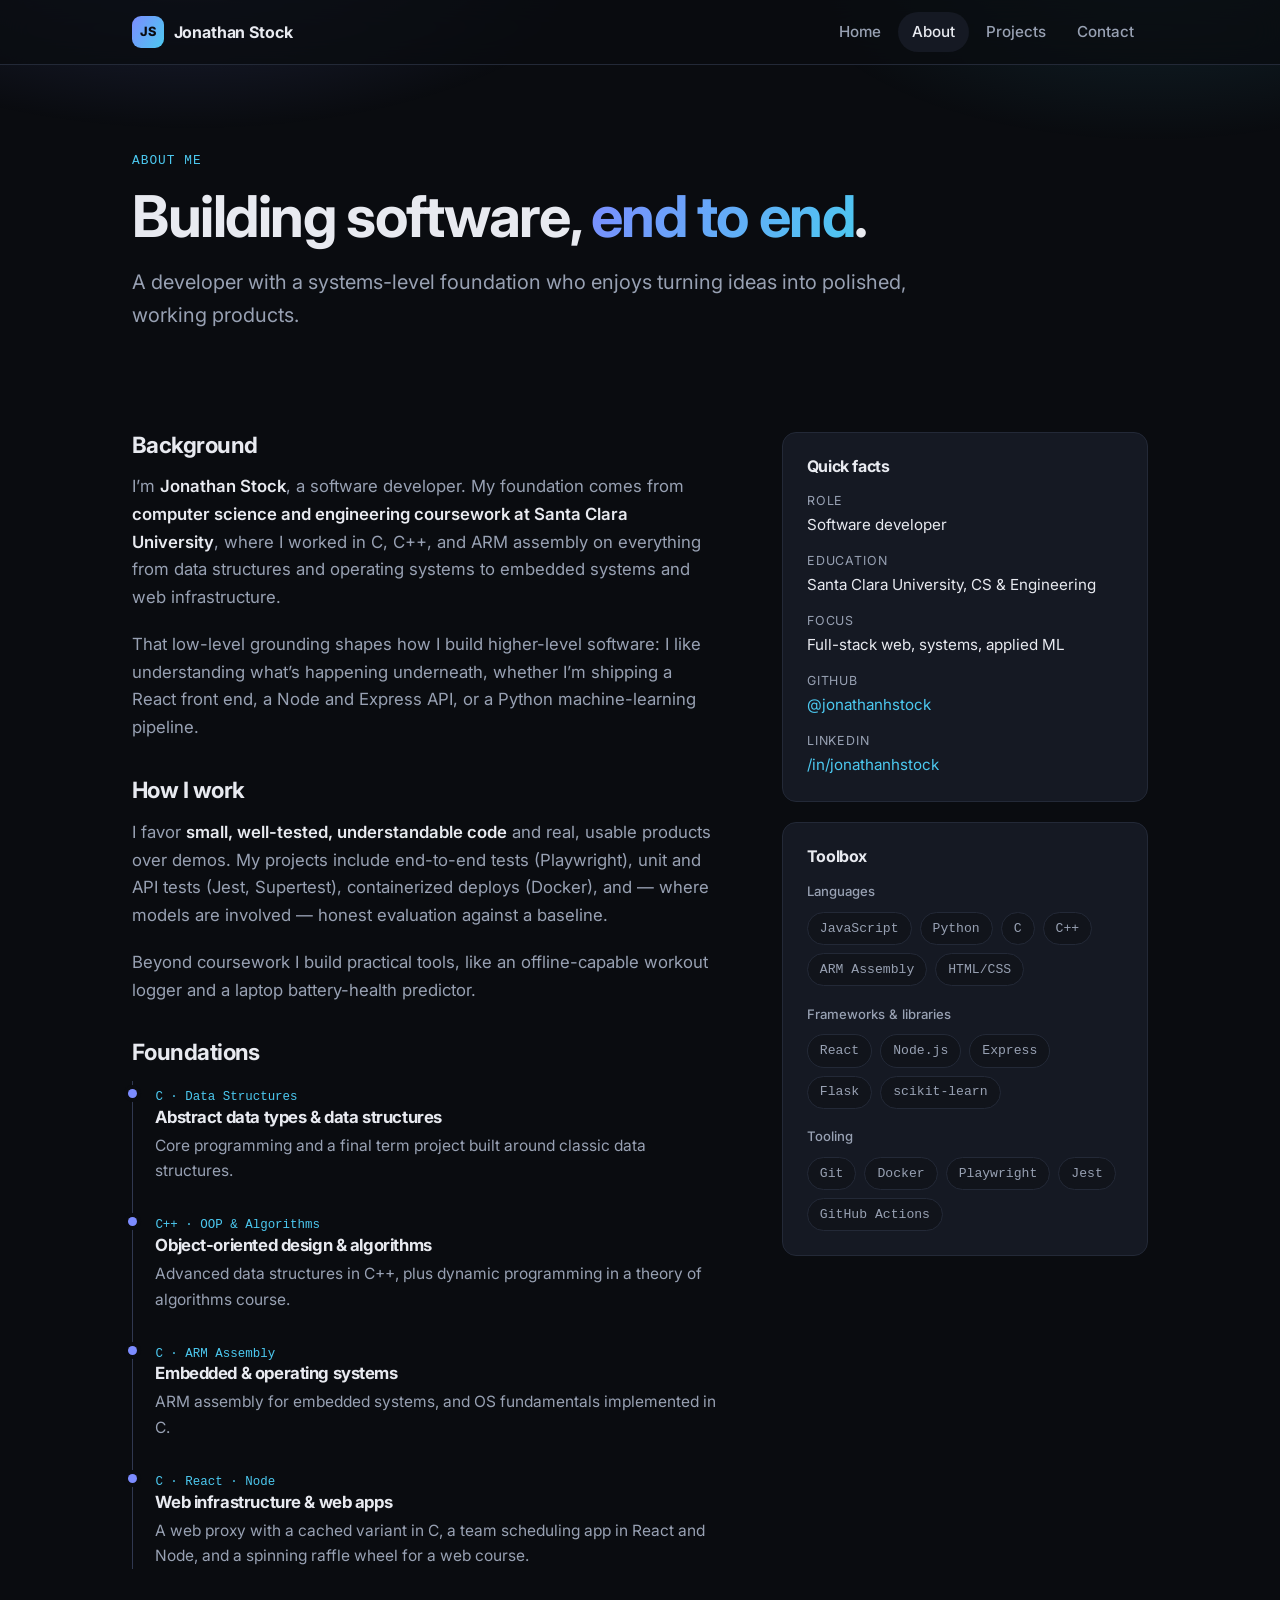
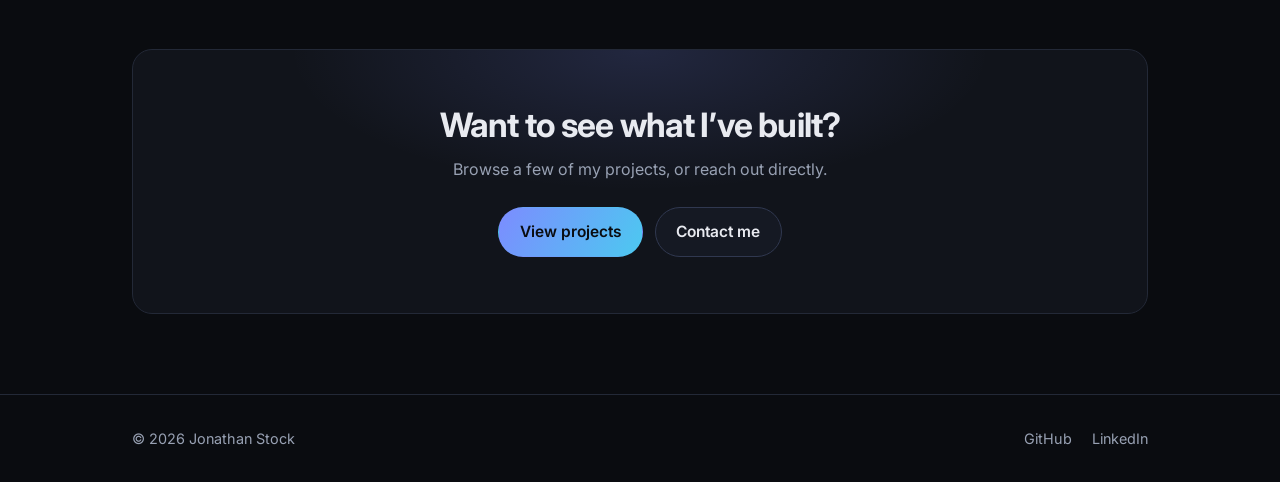
==== about.html @ 043941c8 "Add dark-mode, mobile-friendly portfolio site Home, About, Projects (4 cards from GitHub repos) and " ====
<!doctype html>
<html lang="en" class="no-js">
<head>
  <meta charset="utf-8">
  <meta name="viewport" content="width=device-width, initial-scale=1, viewport-fit=cover">
  <title>About — Jonathan Stock</title>
  <meta name="description" content="About Jonathan Stock: a software developer with a computer science and engineering foundation from Santa Clara University.">
  <meta name="theme-color" content="#0a0c10">
  <meta property="og:title" content="About — Jonathan Stock">
  <meta property="og:type" content="profile">
  <link rel="icon" href="data:image/svg+xml,%3Csvg xmlns='http://www.w3.org/2000/svg' viewBox='0 0 32 32'%3E%3Cdefs%3E%3ClinearGradient id='g' x1='0' y1='0' x2='1' y2='1'%3E%3Cstop offset='0' stop-color='%237c8cff'/%3E%3Cstop offset='1' stop-color='%234cc9f0'/%3E%3C/linearGradient%3E%3C/defs%3E%3Crect width='32' height='32' rx='8' fill='url(%23g)'/%3E%3Ctext x='16' y='21.5' font-family='Arial' font-weight='800' font-size='14' text-anchor='middle' fill='%230a0c10'%3EJS%3C/text%3E%3C/svg%3E">
  <link rel="preconnect" href="https://fonts.googleapis.com">
  <link rel="preconnect" href="https://fonts.gstatic.com" crossorigin>
  <link rel="stylesheet" href="https://fonts.googleapis.com/css2?family=Inter:wght@400;500;600;700;800&display=swap">
  <link rel="stylesheet" href="assets/style.css">
  <script>document.documentElement.classList.remove("no-js");</script>
</head>
<body>
  <a class="skip-link" href="#main">Skip to content</a>

  <header class="site-header">
    <div class="container nav">
      <a class="brand" href="index.html" aria-label="Jonathan Stock, home">
        <span class="brand-mark" aria-hidden="true">JS</span>
        <span>Jonathan Stock</span>
      </a>
      <button class="nav-toggle" type="button" aria-label="Open menu" aria-expanded="false" aria-controls="nav-links">
        <span class="bars"></span>
      </button>
      <ul class="nav-links" id="nav-links">
        <li><a href="index.html">Home</a></li>
        <li><a href="about.html" aria-current="page">About</a></li>
        <li><a href="projects.html">Projects</a></li>
        <li><a href="contact.html">Contact</a></li>
      </ul>
    </div>
  </header>

  <main id="main">
    <section class="page-hero">
      <div class="container">
        <span class="eyebrow">About me</span>
        <h1>Building software, <span class="gradient-text">end to end</span>.</h1>
        <p class="lead">A developer with a systems-level foundation who enjoys turning ideas into polished, working products.</p>
      </div>
    </section>

    <section class="section">
      <div class="container about-layout">

        <div class="prose">
          <h2>Background</h2>
          <p>
            I’m <strong>Jonathan Stock</strong>, a software developer. My foundation comes from
            <strong>computer science and engineering coursework at Santa Clara University</strong>,
            where I worked in C, C++, and ARM assembly on everything from data structures and
            operating systems to embedded systems and web infrastructure.
          </p>
          <p>
            That low-level grounding shapes how I build higher-level software: I like understanding
            what’s happening underneath, whether I’m shipping a React front end, a Node and Express
            API, or a Python machine-learning pipeline.
          </p>
          <!--
            LINKEDIN: add current role, past experience, graduation year, and any
            certifications here as extra paragraphs or as <li> items in the timeline below.
          -->

          <h2>How I work</h2>
          <p>
            I favor <strong>small, well-tested, understandable code</strong> and real, usable
            products over demos. My projects include end-to-end tests (Playwright), unit and API
            tests (Jest, Supertest), containerized deploys (Docker), and — where models are involved —
            honest evaluation against a baseline.
          </p>
          <p>
            Beyond coursework I build practical tools, like an offline-capable workout logger and a
            laptop battery-health predictor.
          </p>

          <h2>Foundations</h2>
          <ol class="timeline">
            <li class="reveal">
              <span class="meta">C · Data Structures</span>
              <h3>Abstract data types &amp; data structures</h3>
              <p>Core programming and a final term project built around classic data structures.</p>
            </li>
            <li class="reveal">
              <span class="meta">C++ · OOP &amp; Algorithms</span>
              <h3>Object-oriented design &amp; algorithms</h3>
              <p>Advanced data structures in C++, plus dynamic programming in a theory of algorithms course.</p>
            </li>
            <li class="reveal">
              <span class="meta">C · ARM Assembly</span>
              <h3>Embedded &amp; operating systems</h3>
              <p>ARM assembly for embedded systems, and OS fundamentals implemented in C.</p>
            </li>
            <li class="reveal">
              <span class="meta">C · React · Node</span>
              <h3>Web infrastructure &amp; web apps</h3>
              <p>A web proxy with a cached variant in C, a team scheduling app in React and Node, and a spinning raffle wheel for a web course.</p>
            </li>
          </ol>
        </div>

        <aside class="sidebar" aria-label="Quick facts">
          <div class="card">
            <h3>Quick facts</h3>
            <ul class="facts">
              <li><span class="label">Role</span>Software developer</li>
              <li><span class="label">Education</span>Santa Clara University, CS &amp; Engineering</li>
              <li><span class="label">Focus</span>Full-stack web, systems, applied ML</li>
              <li><span class="label">GitHub</span><a href="https://github.com/jonathanhstock" target="_blank" rel="noopener">@jonathanhstock</a></li>
              <li><span class="label">LinkedIn</span><a href="https://www.linkedin.com/in/jonathanhstock/" target="_blank" rel="noopener">/in/jonathanhstock</a></li>
            </ul>
          </div>

          <div class="card">
            <h3>Toolbox</h3>
            <div class="skill-group">
              <h4>Languages</h4>
              <ul class="chips">
                <li class="chip">JavaScript</li><li class="chip">Python</li><li class="chip">C</li>
                <li class="chip">C++</li><li class="chip">ARM Assembly</li><li class="chip">HTML/CSS</li>
              </ul>
            </div>
            <div class="skill-group">
              <h4>Frameworks &amp; libraries</h4>
              <ul class="chips">
                <li class="chip">React</li><li class="chip">Node.js</li><li class="chip">Express</li>
                <li class="chip">Flask</li><li class="chip">scikit-learn</li>
              </ul>
            </div>
            <div class="skill-group">
              <h4>Tooling</h4>
              <ul class="chips">
                <li class="chip">Git</li><li class="chip">Docker</li><li class="chip">Playwright</li>
                <li class="chip">Jest</li><li class="chip">GitHub Actions</li>
              </ul>
            </div>
          </div>
        </aside>

      </div>
    </section>

    <section class="section" style="padding-top:0">
      <div class="container">
        <div class="cta reveal">
          <h2>Want to see what I’ve built?</h2>
          <p>Browse a few of my projects, or reach out directly.</p>
          <div class="btn-row">
            <a class="btn btn-primary" href="projects.html">View projects</a>
            <a class="btn" href="contact.html">Contact me</a>
          </div>
        </div>
      </div>
    </section>
  </main>

  <footer class="site-footer">
    <div class="container footer-inner">
      <span>© <span data-year>2026</span> Jonathan Stock</span>
      <ul class="footer-links">
        <li><a href="https://github.com/jonathanhstock" target="_blank" rel="noopener">GitHub</a></li>
        <li><a href="https://www.linkedin.com/in/jonathanhstock/" target="_blank" rel="noopener">LinkedIn</a></li>
      </ul>
    </div>
  </footer>

  <script src="assets/script.js"></script>
</body>
</html>
---- assets/style.css ----
/* ==========================================================================
   Jonathan Stock — personal site
   Dark theme, mobile-first. No build step.
   ========================================================================== */

:root {
  --bg: #0a0c10;
  --bg-elev: #11141b;
  --surface: #151923;
  --surface-hover: #1a1f2b;
  --border: #232937;
  --border-strong: #303850;
  --text: #e8eaf0;
  --muted: #98a1b3;
  --accent: #7c8cff;
  --accent-2: #4cc9f0;
  --accent-grad: linear-gradient(120deg, var(--accent), var(--accent-2));
  --danger: #ff7a85;
  --success: #5ee0a0;
  --radius: 14px;
  --radius-sm: 8px;
  --gutter: clamp(1rem, 4vw, 2rem);
  --maxw: 1080px;
  --font: "Inter", ui-sans-serif, system-ui, -apple-system, "Segoe UI", Roboto, "Helvetica Neue", Arial, sans-serif;
  --mono: ui-monospace, SFMono-Regular, Menlo, Consolas, monospace;
  color-scheme: dark;
}

*, *::before, *::after { box-sizing: border-box; }

html { scroll-behavior: smooth; -webkit-text-size-adjust: 100%; }

body {
  margin: 0;
  background: var(--bg);
  color: var(--text);
  font-family: var(--font);
  font-size: 1rem;
  line-height: 1.65;
  -webkit-font-smoothing: antialiased;
  min-height: 100vh;
  display: flex;
  flex-direction: column;
  overflow-x: hidden;
}

/* Soft glow behind the page top */
body::before {
  content: "";
  position: fixed;
  inset: 0 0 auto 0;
  height: 520px;
  background:
    radial-gradient(600px 260px at 15% -10%, rgba(124, 140, 255, 0.18), transparent 70%),
    radial-gradient(520px 240px at 90% -5%, rgba(76, 201, 240, 0.12), transparent 70%);
  pointer-events: none;
  z-index: -1;
}

img, svg { max-width: 100%; display: block; }

a { color: var(--accent-2); text-decoration: none; }
a:hover { text-decoration: underline; text-underline-offset: 3px; }

:focus-visible {
  outline: 2px solid var(--accent);
  outline-offset: 3px;
  border-radius: 4px;
}

.skip-link {
  position: absolute;
  left: -999px;
  top: 0;
  background: var(--accent);
  color: #0a0c10;
  padding: 0.5rem 1rem;
  border-radius: 0 0 var(--radius-sm) 0;
  z-index: 100;
}
.skip-link:focus { left: 0; }

.container {
  width: 100%;
  max-width: var(--maxw);
  margin-inline: auto;
  padding-inline: var(--gutter);
}

main { flex: 1; }

/* ---------- Header / nav ---------- */

.site-header {
  position: sticky;
  top: 0;
  z-index: 50;
  background: rgba(10, 12, 16, 0.78);
  backdrop-filter: blur(14px);
  -webkit-backdrop-filter: blur(14px);
  border-bottom: 1px solid var(--border);
}

.nav {
  display: flex;
  align-items: center;
  justify-content: space-between;
  height: 64px;
}

.brand {
  display: inline-flex;
  align-items: center;
  gap: 0.6rem;
  color: var(--text);
  font-weight: 700;
  letter-spacing: -0.01em;
}
.brand:hover { text-decoration: none; }

.brand-mark {
  display: grid;
  place-items: center;
  width: 32px;
  height: 32px;
  border-radius: 9px;
  background: var(--accent-grad);
  color: #0a0c10;
  font-size: 0.8rem;
  font-weight: 800;
}

.nav-links {
  display: flex;
  align-items: center;
  gap: 0.25rem;
  list-style: none;
  margin: 0;
  padding: 0;
}

.nav-links a {
  display: block;
  padding: 0.45rem 0.85rem;
  border-radius: 999px;
  color: var(--muted);
  font-size: 0.95rem;
  font-weight: 500;
  transition: color 0.15s, background 0.15s;
}
.nav-links a:hover { color: var(--text); background: var(--surface); text-decoration: none; }
.nav-links a[aria-current="page"] { color: var(--text); background: var(--surface); }

.nav-toggle {
  display: none;
  width: 44px;
  height: 44px;
  margin-right: -10px;
  background: none;
  border: 0;
  color: var(--text);
  cursor: pointer;
  border-radius: var(--radius-sm);
}
.nav-toggle .bars,
.nav-toggle .bars::before,
.nav-toggle .bars::after {
  content: "";
  display: block;
  width: 22px;
  height: 2px;
  background: currentColor;
  border-radius: 2px;
  transition: transform 0.2s, opacity 0.2s;
}
.nav-toggle .bars { position: relative; margin: auto; }
.nav-toggle .bars::before { position: absolute; top: -7px; }
.nav-toggle .bars::after { position: absolute; top: 7px; }
.nav-toggle[aria-expanded="true"] .bars { background: transparent; }
.nav-toggle[aria-expanded="true"] .bars::before { transform: translateY(7px) rotate(45deg); }
.nav-toggle[aria-expanded="true"] .bars::after { transform: translateY(-7px) rotate(-45deg); }

@media (max-width: 720px) {
  .nav-toggle { display: block; }
  .nav-links {
    position: absolute;
    top: 64px;
    left: 0;
    right: 0;
    flex-direction: column;
    align-items: stretch;
    gap: 0.25rem;
    padding: 0.75rem var(--gutter) 1rem;
    background: var(--bg-elev);
    border-bottom: 1px solid var(--border);
    display: none;
  }
  .nav-links.open { display: flex; }
  .nav-links a { padding: 0.85rem 1rem; font-size: 1.05rem; border-radius: var(--radius-sm); }
}

/* ---------- Typography helpers ---------- */

h1, h2, h3 { line-height: 1.15; letter-spacing: -0.025em; margin: 0; }

.eyebrow {
  display: inline-flex;
  align-items: center;
  gap: 0.5rem;
  font-family: var(--mono);
  font-size: 0.8rem;
  color: var(--accent-2);
  text-transform: uppercase;
  letter-spacing: 0.08em;
}

.gradient-text {
  background: var(--accent-grad);
  -webkit-background-clip: text;
  background-clip: text;
  color: transparent;
}

.lead { color: var(--muted); font-size: clamp(1.05rem, 2.4vw, 1.25rem); max-width: 60ch; }

.section { padding-block: clamp(2.5rem, 7vw, 5rem); }

.section-head { margin-bottom: 2rem; }
.section-head h2 { font-size: clamp(1.6rem, 4vw, 2.2rem); margin-top: 0.5rem; }
.section-head p { color: var(--muted); margin: 0.75rem 0 0; max-width: 60ch; }

.page-hero { padding-block: clamp(2.5rem, 8vw, 5rem) 0; }
.page-hero h1 { font-size: clamp(2.2rem, 7vw, 3.6rem); margin-top: 0.75rem; }
.page-hero .lead { margin-top: 1rem; }

/* ---------- Buttons ---------- */

.btn {
  display: inline-flex;
  align-items: center;
  justify-content: center;
  gap: 0.5rem;
  min-height: 46px;
  padding: 0.7rem 1.3rem;
  border-radius: 999px;
  border: 1px solid var(--border-strong);
  background: var(--surface);
  color: var(--text);
  font: inherit;
  font-weight: 600;
  font-size: 0.97rem;
  cursor: pointer;
  transition: transform 0.15s, background 0.15s, border-color 0.15s, box-shadow 0.15s;
}
.btn:hover { background: var(--surface-hover); border-color: var(--accent); text-decoration: none; transform: translateY(-1px); }

.btn-primary {
  background: var(--accent-grad);
  color: #0a0c10;
  border-color: transparent;
}
.btn-primary:hover { background: var(--accent-grad); box-shadow: 0 8px 28px -8px rgba(124, 140, 255, 0.7); border-color: transparent; }

.btn[disabled] { opacity: 0.6; cursor: not-allowed; transform: none; }

.btn-row { display: flex; flex-wrap: wrap; gap: 0.75rem; }

/* ---------- Home hero ---------- */

.hero { padding-block: clamp(3rem, 10vw, 7rem) clamp(2rem, 6vw, 4rem); }

.hero h1 {
  font-size: clamp(2.6rem, 9vw, 5rem);
  margin: 1rem 0 1.25rem;
}

.hero .lead { margin-bottom: 2rem; }

.status-pill {
  display: inline-flex;
  align-items: center;
  gap: 0.55rem;
  padding: 0.35rem 0.85rem;
  border: 1px solid var(--border);
  border-radius: 999px;
  background: var(--bg-elev);
  color: var(--muted);
  font-size: 0.85rem;
}
.status-pill::before {
  content: "";
  width: 8px;
  height: 8px;
  border-radius: 50%;
  background: var(--success);
  box-shadow: 0 0 0 4px rgba(94, 224, 160, 0.15);
}

.chips { display: flex; flex-wrap: wrap; gap: 0.5rem; list-style: none; margin: 0; padding: 0; }
.chip {
  padding: 0.3rem 0.75rem;
  border: 1px solid var(--border);
  border-radius: 999px;
  background: var(--bg-elev);
  color: var(--muted);
  font-size: 0.82rem;
  font-family: var(--mono);
}

.hero .chips { margin-top: 2.5rem; }

/* ---------- Cards ---------- */

.grid { display: grid; gap: 1.25rem; }
.grid-2 { grid-template-columns: repeat(2, 1fr); }
.grid-3 { grid-template-columns: repeat(3, 1fr); }

@media (max-width: 860px) { .grid-3 { grid-template-columns: repeat(2, 1fr); } }
@media (max-width: 640px) { .grid-2, .grid-3 { grid-template-columns: 1fr; } }

.card {
  position: relative;
  display: flex;
  flex-direction: column;
  padding: 1.5rem;
  background: var(--surface);
  border: 1px solid var(--border);
  border-radius: var(--radius);
  transition: transform 0.2s, border-color 0.2s, background 0.2s;
}

a.card, .card.hoverable { color: inherit; }
a.card:hover, .card.hoverable:hover {
  text-decoration: none;
  transform: translateY(-3px);
  border-color: var(--border-strong);
  background: var(--surface-hover);
}

.card h3 { font-size: 1.2rem; }
.card p { color: var(--muted); margin: 0.6rem 0 0; font-size: 0.97rem; }

.card-icon {
  display: grid;
  place-items: center;
  width: 42px;
  height: 42px;
  margin-bottom: 1rem;
  border-radius: 11px;
  background: rgba(124, 140, 255, 0.12);
  border: 1px solid rgba(124, 140, 255, 0.25);
  color: var(--accent);
}
.card-icon svg { width: 22px; height: 22px; }

/* Project cards */
.project-card { padding: 1.75rem; }
.project-top { display: flex; justify-content: space-between; align-items: flex-start; gap: 1rem; margin-bottom: 1rem; }
.project-tag {
  font-family: var(--mono);
  font-size: 0.72rem;
  text-transform: uppercase;
  letter-spacing: 0.08em;
  color: var(--accent-2);
}
.project-links { display: flex; align-items: center; gap: 0.5rem; }
.icon-link {
  display: grid;
  place-items: center;
  width: 40px;
  height: 40px;
  border-radius: 10px;
  border: 1px solid var(--border);
  color: var(--muted);
  transition: color 0.15s, border-color 0.15s;
}
.icon-link:hover { color: var(--text); border-color: var(--accent); text-decoration: none; }
.icon-link svg { width: 20px; height: 20px; }

.project-card h3 { font-size: 1.35rem; }
.project-card .chips { margin-top: auto; padding-top: 1.25rem; }

.project-points { margin: 1rem 0 0; padding-left: 1.1rem; color: var(--muted); font-size: 0.95rem; }
.project-points li { margin-bottom: 0.35rem; }
.project-points li::marker { color: var(--accent); }

.project-points code {
  padding: 0.1em 0.4em;
  border-radius: 5px;
  background: var(--bg-elev);
  border: 1px solid var(--border);
  color: var(--text);
  font-family: var(--mono);
  font-size: 0.85em;
}

.metrics {
  display: grid;
  grid-template-columns: repeat(2, 1fr);
  gap: 0.75rem;
  margin: 1.1rem 0 0;
}
.metric {
  padding: 0.75rem 0.9rem;
  border-radius: var(--radius-sm);
  background: var(--bg-elev);
  border: 1px solid var(--border);
}
.metric strong { display: block; font-size: 1.25rem; letter-spacing: -0.02em; }
.metric span { color: var(--muted); font-size: 0.8rem; }

/* ---------- About ---------- */

.about-layout { display: grid; grid-template-columns: 1.6fr 1fr; gap: clamp(1.5rem, 5vw, 4rem); align-items: start; }
@media (max-width: 860px) { .about-layout { grid-template-columns: 1fr; } }

.prose p { color: var(--muted); font-size: 1.05rem; margin: 0 0 1.2rem; max-width: 65ch; }
.prose p strong { color: var(--text); font-weight: 600; }
.prose h2 { font-size: 1.4rem; margin: 2.2rem 0 1rem; }
.prose h2:first-child { margin-top: 0; }

.sidebar { display: grid; gap: 1.25rem; }
.sidebar .card h3 { font-size: 1rem; margin-bottom: 1rem; }

.facts { list-style: none; margin: 0; padding: 0; display: grid; gap: 0.9rem; }
.facts li { display: flex; flex-direction: column; font-size: 0.95rem; }
.facts .label { color: var(--muted); font-size: 0.78rem; text-transform: uppercase; letter-spacing: 0.07em; }

.skill-group + .skill-group { margin-top: 1.1rem; }
.skill-group h4 { margin: 0 0 0.55rem; font-size: 0.82rem; color: var(--muted); font-weight: 500; }

.timeline { list-style: none; margin: 0; padding: 0 0 0 1.4rem; border-left: 1px solid var(--border-strong); }
.timeline li { position: relative; padding-bottom: 1.6rem; }
.timeline li:last-child { padding-bottom: 0; }
.timeline li::before {
  content: "";
  position: absolute;
  left: calc(-1.4rem - 5px);
  top: 0.5rem;
  width: 9px;
  height: 9px;
  border-radius: 50%;
  background: var(--accent);
  box-shadow: 0 0 0 4px var(--bg);
}
.timeline h3 { font-size: 1.05rem; }
.timeline .meta { color: var(--accent-2); font-family: var(--mono); font-size: 0.78rem; }
.timeline p { color: var(--muted); margin: 0.35rem 0 0; font-size: 0.97rem; }

/* ---------- Contact ---------- */

.contact-layout { display: grid; grid-template-columns: 1.4fr 1fr; gap: clamp(1.5rem, 5vw, 3.5rem); align-items: start; }
@media (max-width: 860px) { .contact-layout { grid-template-columns: 1fr; } }

.form { display: grid; gap: 1.1rem; padding: clamp(1.25rem, 4vw, 2rem); background: var(--surface); border: 1px solid var(--border); border-radius: var(--radius); }
.form-row { display: grid; grid-template-columns: 1fr 1fr; gap: 1.1rem; }
@media (max-width: 560px) { .form-row { grid-template-columns: 1fr; } }

.field { display: grid; gap: 0.4rem; }
.field label { font-size: 0.88rem; font-weight: 500; }
.field .optional { color: var(--muted); font-weight: 400; }

.field input,
.field textarea {
  width: 100%;
  padding: 0.8rem 0.95rem;
  background: var(--bg);
  color: var(--text);
  border: 1px solid var(--border-strong);
  border-radius: var(--radius-sm);
  font: inherit;
  font-size: 1rem; /* >=16px prevents iOS zoom-on-focus */
  transition: border-color 0.15s, box-shadow 0.15s;
}
.field textarea { min-height: 150px; resize: vertical; }
.field input::placeholder, .field textarea::placeholder { color: #5d6678; }
.field input:focus, .field textarea:focus {
  outline: none;
  border-color: var(--accent);
  box-shadow: 0 0 0 3px rgba(124, 140, 255, 0.2);
}
.field.invalid input, .field.invalid textarea { border-color: var(--danger); }
.field .error { color: var(--danger); font-size: 0.82rem; min-height: 1em; }

/* Honeypot — hidden from people, visible to naive bots */
.hp { position: absolute; left: -9999px; width: 1px; height: 1px; overflow: hidden; }

.form-status { padding: 0.85rem 1rem; border-radius: var(--radius-sm); font-size: 0.95rem; border: 1px solid; display: none; }
.form-status.show { display: block; }
.form-status.ok { color: var(--success); border-color: rgba(94, 224, 160, 0.4); background: rgba(94, 224, 160, 0.08); }
.form-status.err { color: var(--danger); border-color: rgba(255, 122, 133, 0.4); background: rgba(255, 122, 133, 0.08); }

.contact-list { list-style: none; margin: 0; padding: 0; display: grid; gap: 0.75rem; }
.contact-list a {
  display: flex;
  align-items: center;
  gap: 0.9rem;
  padding: 1rem 1.1rem;
  background: var(--surface);
  border: 1px solid var(--border);
  border-radius: var(--radius);
  color: var(--text);
  transition: border-color 0.15s, background 0.15s;
}
.contact-list a:hover { border-color: var(--border-strong); background: var(--surface-hover); text-decoration: none; }
.contact-list svg { width: 22px; height: 22px; color: var(--accent); flex: none; }
.contact-list .sub { display: block; color: var(--muted); font-size: 0.85rem; }

/* ---------- CTA band ---------- */

.cta {
  text-align: center;
  padding: clamp(2rem, 6vw, 3.5rem) var(--gutter);
  border: 1px solid var(--border);
  border-radius: calc(var(--radius) + 6px);
  background:
    radial-gradient(500px 200px at 50% 0%, rgba(124, 140, 255, 0.16), transparent 70%),
    var(--bg-elev);
}
.cta h2 { font-size: clamp(1.5rem, 4vw, 2.1rem); }
.cta p { color: var(--muted); margin: 0.75rem auto 1.5rem; max-width: 46ch; }
.cta .btn-row { justify-content: center; }

/* ---------- Footer ---------- */

.site-footer { border-top: 1px solid var(--border); padding-block: 2rem; color: var(--muted); font-size: 0.9rem; }
.footer-inner { display: flex; flex-wrap: wrap; align-items: center; justify-content: space-between; gap: 1rem; }
.footer-links { display: flex; gap: 1.25rem; list-style: none; margin: 0; padding: 0; }
.footer-links a { color: var(--muted); }
.footer-links a:hover { color: var(--text); }

/* ---------- Motion ---------- */

.reveal { opacity: 0; transform: translateY(14px); transition: opacity 0.6s ease, transform 0.6s ease; }
.reveal.in { opacity: 1; transform: none; }

@media (prefers-reduced-motion: reduce) {
  html { scroll-behavior: auto; }
  .reveal { opacity: 1; transform: none; transition: none; }
  .btn, .card { transition: none; }
}

/* No-JS: always show content */
.no-js .reveal { opacity: 1; transform: none; }
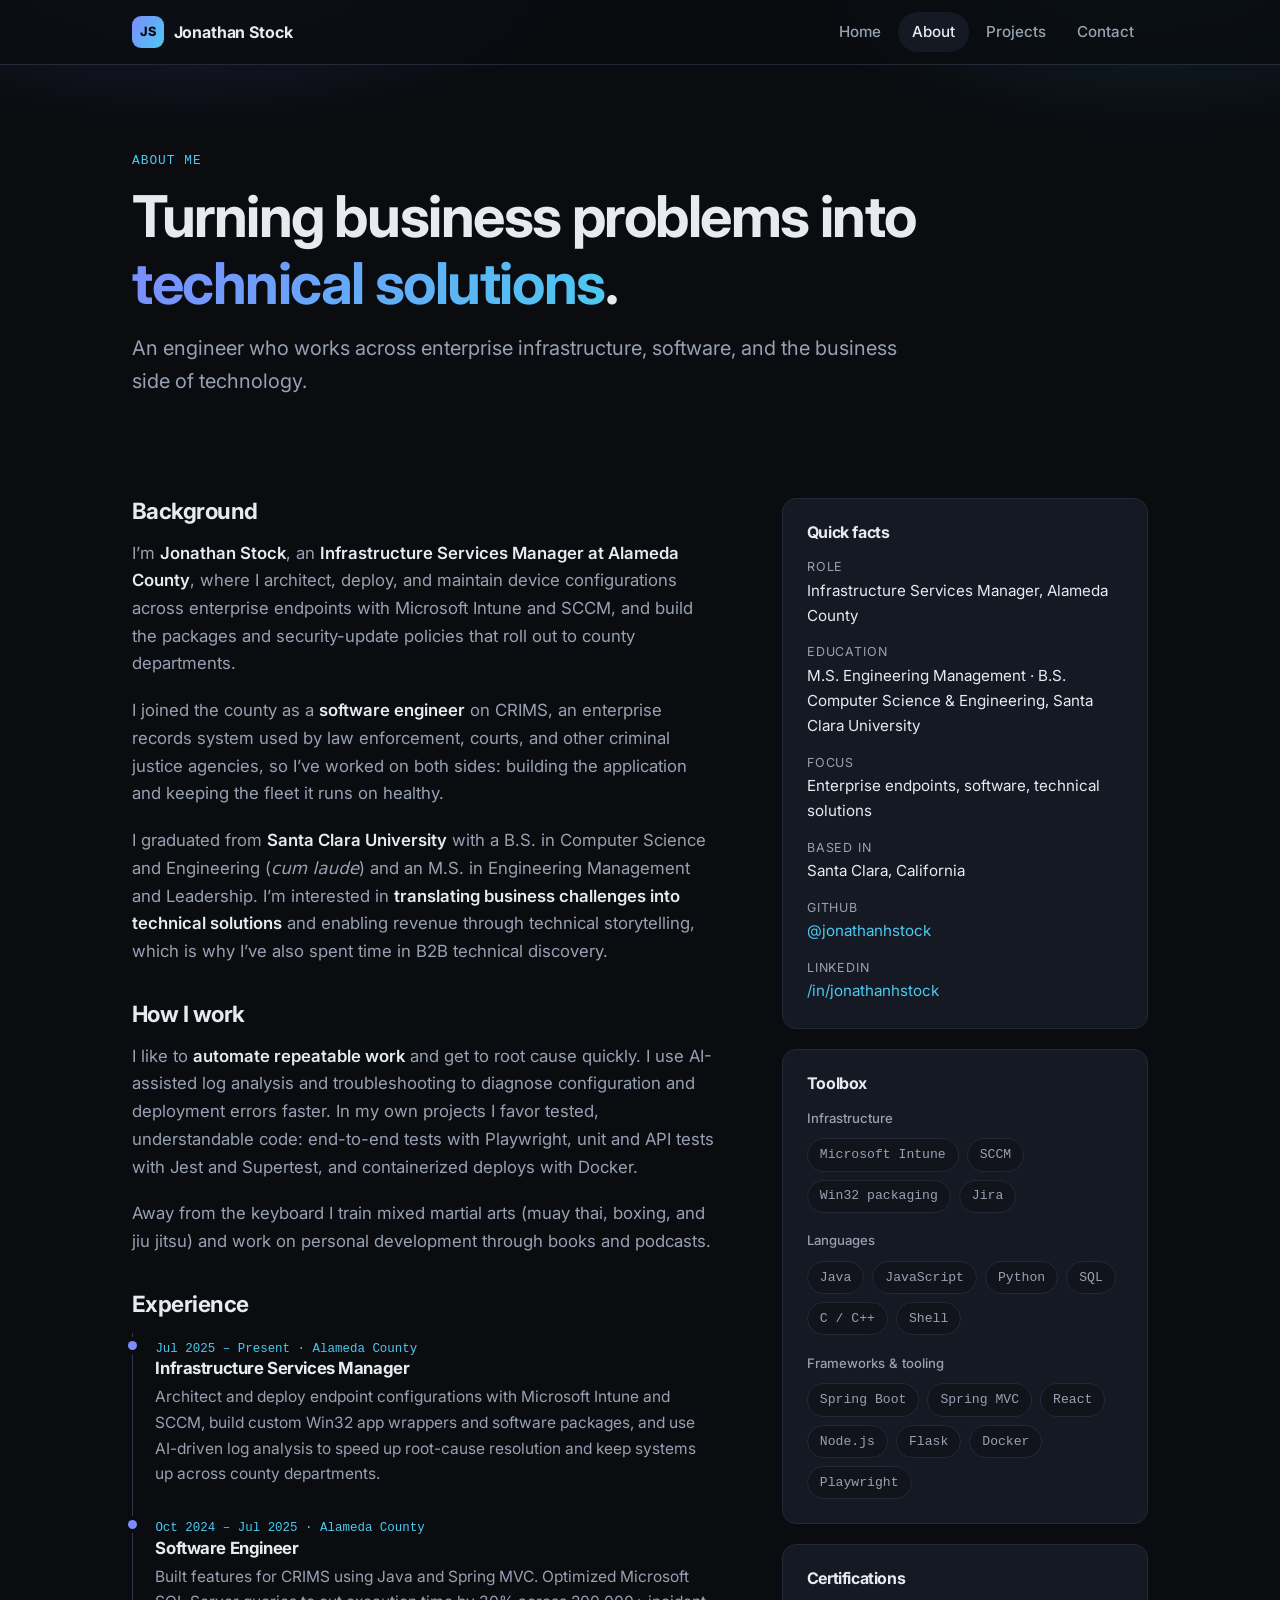
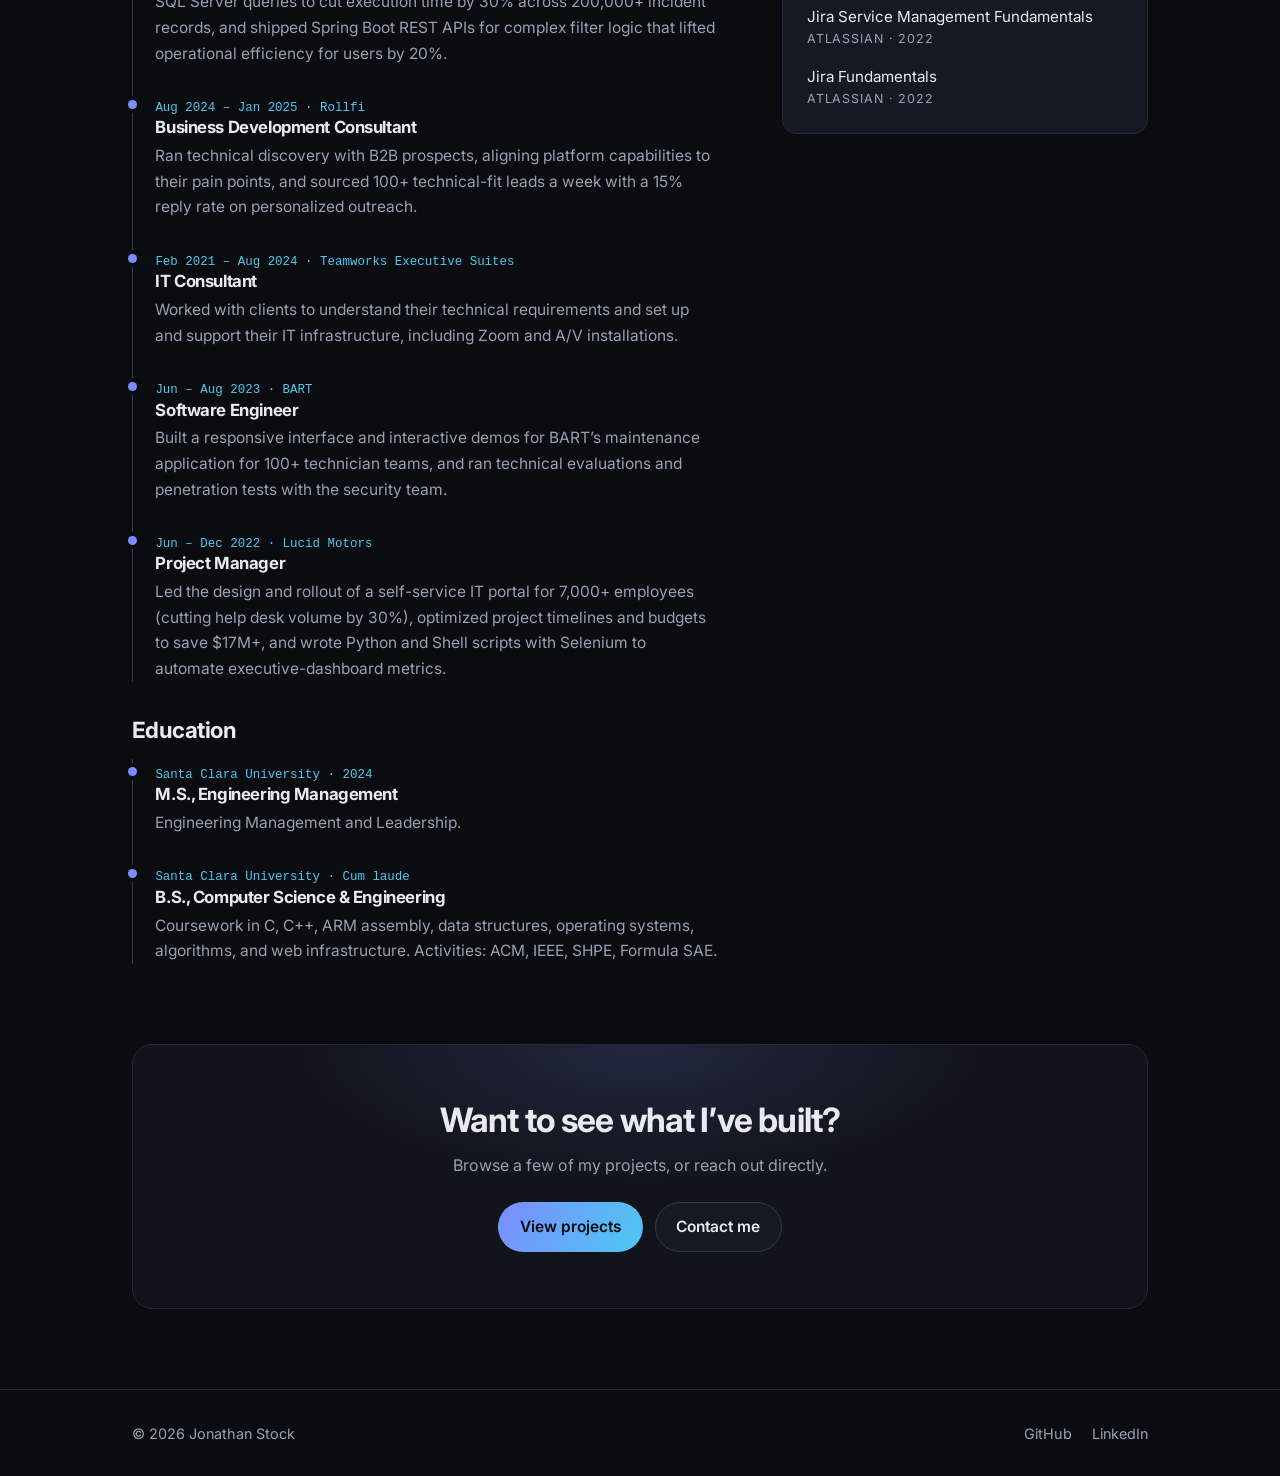
==== commit 0313fdb9: "Use LinkedIn background for bio and About; route contact form to email Rewrite home hero and About p" ====
--- a/about.html
+++ b/about.html
@@ -4,7 +4,7 @@
   <meta charset="utf-8">
   <meta name="viewport" content="width=device-width, initial-scale=1, viewport-fit=cover">
   <title>About — Jonathan Stock</title>
-  <meta name="description" content="About Jonathan Stock: a software developer with a computer science and engineering foundation from Santa Clara University.">
+  <meta name="description" content="About Jonathan Stock: an Infrastructure Services Manager and former software engineer at Alameda County, with a B.S. in Computer Science &amp; Engineering and an M.S. in Engineering Management from Santa Clara University.">
   <meta name="theme-color" content="#0a0c10">
   <meta property="og:title" content="About — Jonathan Stock">
   <meta property="og:type" content="profile">
@@ -40,8 +40,8 @@
     <section class="page-hero">
       <div class="container">
         <span class="eyebrow">About me</span>
-        <h1>Building software, <span class="gradient-text">end to end</span>.</h1>
-        <p class="lead">A developer with a systems-level foundation who enjoys turning ideas into polished, working products.</p>
+        <h1>Turning business problems into <span class="gradient-text">technical solutions</span>.</h1>
+        <p class="lead">An engineer who works across enterprise infrastructure, software, and the business side of technology.</p>
       </div>
     </section>
 
@@ -51,54 +51,81 @@
         <div class="prose">
           <h2>Background</h2>
           <p>
-            I’m <strong>Jonathan Stock</strong>, a software developer. My foundation comes from
-            <strong>computer science and engineering coursework at Santa Clara University</strong>,
-            where I worked in C, C++, and ARM assembly on everything from data structures and
-            operating systems to embedded systems and web infrastructure.
-          </p>
-          <p>
-            That low-level grounding shapes how I build higher-level software: I like understanding
-            what’s happening underneath, whether I’m shipping a React front end, a Node and Express
-            API, or a Python machine-learning pipeline.
-          </p>
-          <!--
-            LINKEDIN: add current role, past experience, graduation year, and any
-            certifications here as extra paragraphs or as <li> items in the timeline below.
-          -->
+            I’m <strong>Jonathan Stock</strong>, an <strong>Infrastructure Services Manager at Alameda County</strong>,
+            where I architect, deploy, and maintain device configurations across enterprise endpoints with
+            Microsoft Intune and SCCM, and build the packages and security-update policies that roll out to
+            county departments.
+          </p>
+          <p>
+            I joined the county as a <strong>software engineer</strong> on CRIMS, an enterprise records system used by
+            law enforcement, courts, and other criminal justice agencies, so I’ve worked on both sides:
+            building the application and keeping the fleet it runs on healthy.
+          </p>
+          <p>
+            I graduated from <strong>Santa Clara University</strong> with a B.S. in Computer Science and
+            Engineering (<em>cum laude</em>) and an M.S. in Engineering Management and Leadership. I’m
+            interested in <strong>translating business challenges into technical solutions</strong> and
+            enabling revenue through technical storytelling, which is why I’ve also spent time in B2B
+            technical discovery.
+          </p>
 
           <h2>How I work</h2>
           <p>
-            I favor <strong>small, well-tested, understandable code</strong> and real, usable
-            products over demos. My projects include end-to-end tests (Playwright), unit and API
-            tests (Jest, Supertest), containerized deploys (Docker), and — where models are involved —
-            honest evaluation against a baseline.
-          </p>
-          <p>
-            Beyond coursework I build practical tools, like an offline-capable workout logger and a
-            laptop battery-health predictor.
-          </p>
-
-          <h2>Foundations</h2>
+            I like to <strong>automate repeatable work</strong> and get to root cause quickly. I use AI-assisted
+            log analysis and troubleshooting to diagnose configuration and deployment errors faster.
+            In my own projects I favor tested, understandable code: end-to-end tests with Playwright, unit and API
+            tests with Jest and Supertest, and containerized deploys with Docker.
+          </p>
+          <p>
+            Away from the keyboard I train mixed martial arts (muay thai, boxing, and jiu jitsu) and
+            work on personal development through books and podcasts.
+          </p>
+
+          <h2>Experience</h2>
           <ol class="timeline">
             <li class="reveal">
-              <span class="meta">C · Data Structures</span>
-              <h3>Abstract data types &amp; data structures</h3>
-              <p>Core programming and a final term project built around classic data structures.</p>
-            </li>
-            <li class="reveal">
-              <span class="meta">C++ · OOP &amp; Algorithms</span>
-              <h3>Object-oriented design &amp; algorithms</h3>
-              <p>Advanced data structures in C++, plus dynamic programming in a theory of algorithms course.</p>
-            </li>
-            <li class="reveal">
-              <span class="meta">C · ARM Assembly</span>
-              <h3>Embedded &amp; operating systems</h3>
-              <p>ARM assembly for embedded systems, and OS fundamentals implemented in C.</p>
-            </li>
-            <li class="reveal">
-              <span class="meta">C · React · Node</span>
-              <h3>Web infrastructure &amp; web apps</h3>
-              <p>A web proxy with a cached variant in C, a team scheduling app in React and Node, and a spinning raffle wheel for a web course.</p>
+              <span class="meta">Jul 2025 – Present · Alameda County</span>
+              <h3>Infrastructure Services Manager</h3>
+              <p>Architect and deploy endpoint configurations with Microsoft Intune and SCCM, build custom Win32 app wrappers and software packages, and use AI-driven log analysis to speed up root-cause resolution and keep systems up across county departments.</p>
+            </li>
+            <li class="reveal">
+              <span class="meta">Oct 2024 – Jul 2025 · Alameda County</span>
+              <h3>Software Engineer</h3>
+              <p>Built features for CRIMS using Java and Spring MVC. Optimized Microsoft SQL Server queries to cut execution time by 30% across 200,000+ incident records, and shipped Spring Boot REST APIs for complex filter logic that lifted operational efficiency for users by 20%.</p>
+            </li>
+            <li class="reveal">
+              <span class="meta">Aug 2024 – Jan 2025 · Rollfi</span>
+              <h3>Business Development Consultant</h3>
+              <p>Ran technical discovery with B2B prospects, aligning platform capabilities to their pain points, and sourced 100+ technical-fit leads a week with a 15% reply rate on personalized outreach.</p>
+            </li>
+            <li class="reveal">
+              <span class="meta">Feb 2021 – Aug 2024 · Teamworks Executive Suites</span>
+              <h3>IT Consultant</h3>
+              <p>Worked with clients to understand their technical requirements and set up and support their IT infrastructure, including Zoom and A/V installations.</p>
+            </li>
+            <li class="reveal">
+              <span class="meta">Jun – Aug 2023 · BART</span>
+              <h3>Software Engineer</h3>
+              <p>Built a responsive interface and interactive demos for BART’s maintenance application for 100+ technician teams, and ran technical evaluations and penetration tests with the security team.</p>
+            </li>
+            <li class="reveal">
+              <span class="meta">Jun – Dec 2022 · Lucid Motors</span>
+              <h3>Project Manager</h3>
+              <p>Led the design and rollout of a self-service IT portal for 7,000+ employees (cutting help desk volume by 30%), optimized project timelines and budgets to save $17M+, and wrote Python and Shell scripts with Selenium to automate executive-dashboard metrics.</p>
+            </li>
+          </ol>
+
+          <h2>Education</h2>
+          <ol class="timeline">
+            <li class="reveal">
+              <span class="meta">Santa Clara University · 2024</span>
+              <h3>M.S., Engineering Management</h3>
+              <p>Engineering Management and Leadership.</p>
+            </li>
+            <li class="reveal">
+              <span class="meta">Santa Clara University · Cum laude</span>
+              <h3>B.S., Computer Science &amp; Engineering</h3>
+              <p>Coursework in C, C++, ARM assembly, data structures, operating systems, algorithms, and web infrastructure. Activities: ACM, IEEE, SHPE, Formula SAE.</p>
             </li>
           </ol>
         </div>
@@ -107,9 +134,10 @@
           <div class="card">
             <h3>Quick facts</h3>
             <ul class="facts">
-              <li><span class="label">Role</span>Software developer</li>
-              <li><span class="label">Education</span>Santa Clara University, CS &amp; Engineering</li>
-              <li><span class="label">Focus</span>Full-stack web, systems, applied ML</li>
+              <li><span class="label">Role</span>Infrastructure Services Manager, Alameda County</li>
+              <li><span class="label">Education</span>M.S. Engineering Management · B.S. Computer Science &amp; Engineering, Santa Clara University</li>
+              <li><span class="label">Focus</span>Enterprise endpoints, software, technical solutions</li>
+              <li><span class="label">Based in</span>Santa Clara, California</li>
               <li><span class="label">GitHub</span><a href="https://github.com/jonathanhstock" target="_blank" rel="noopener">@jonathanhstock</a></li>
               <li><span class="label">LinkedIn</span><a href="https://www.linkedin.com/in/jonathanhstock/" target="_blank" rel="noopener">/in/jonathanhstock</a></li>
             </ul>
@@ -118,26 +146,35 @@
           <div class="card">
             <h3>Toolbox</h3>
             <div class="skill-group">
-              <h4>Languages</h4>
+              <h4>Infrastructure</h4>
               <ul class="chips">
-                <li class="chip">JavaScript</li><li class="chip">Python</li><li class="chip">C</li>
-                <li class="chip">C++</li><li class="chip">ARM Assembly</li><li class="chip">HTML/CSS</li>
+                <li class="chip">Microsoft Intune</li><li class="chip">SCCM</li><li class="chip">Win32 packaging</li>
+                <li class="chip">Jira</li>
               </ul>
             </div>
             <div class="skill-group">
-              <h4>Frameworks &amp; libraries</h4>
+              <h4>Languages</h4>
               <ul class="chips">
-                <li class="chip">React</li><li class="chip">Node.js</li><li class="chip">Express</li>
-                <li class="chip">Flask</li><li class="chip">scikit-learn</li>
+                <li class="chip">Java</li><li class="chip">JavaScript</li><li class="chip">Python</li>
+                <li class="chip">SQL</li><li class="chip">C / C++</li><li class="chip">Shell</li>
               </ul>
             </div>
             <div class="skill-group">
-              <h4>Tooling</h4>
+              <h4>Frameworks &amp; tooling</h4>
               <ul class="chips">
-                <li class="chip">Git</li><li class="chip">Docker</li><li class="chip">Playwright</li>
-                <li class="chip">Jest</li><li class="chip">GitHub Actions</li>
+                <li class="chip">Spring Boot</li><li class="chip">Spring MVC</li><li class="chip">React</li>
+                <li class="chip">Node.js</li><li class="chip">Flask</li><li class="chip">Docker</li>
+                <li class="chip">Playwright</li>
               </ul>
             </div>
+          </div>
+
+          <div class="card">
+            <h3>Certifications</h3>
+            <ul class="facts">
+              <li>Jira Service Management Fundamentals<span class="label">Atlassian · 2022</span></li>
+              <li>Jira Fundamentals<span class="label">Atlassian · 2022</span></li>
+            </ul>
           </div>
         </aside>
 
